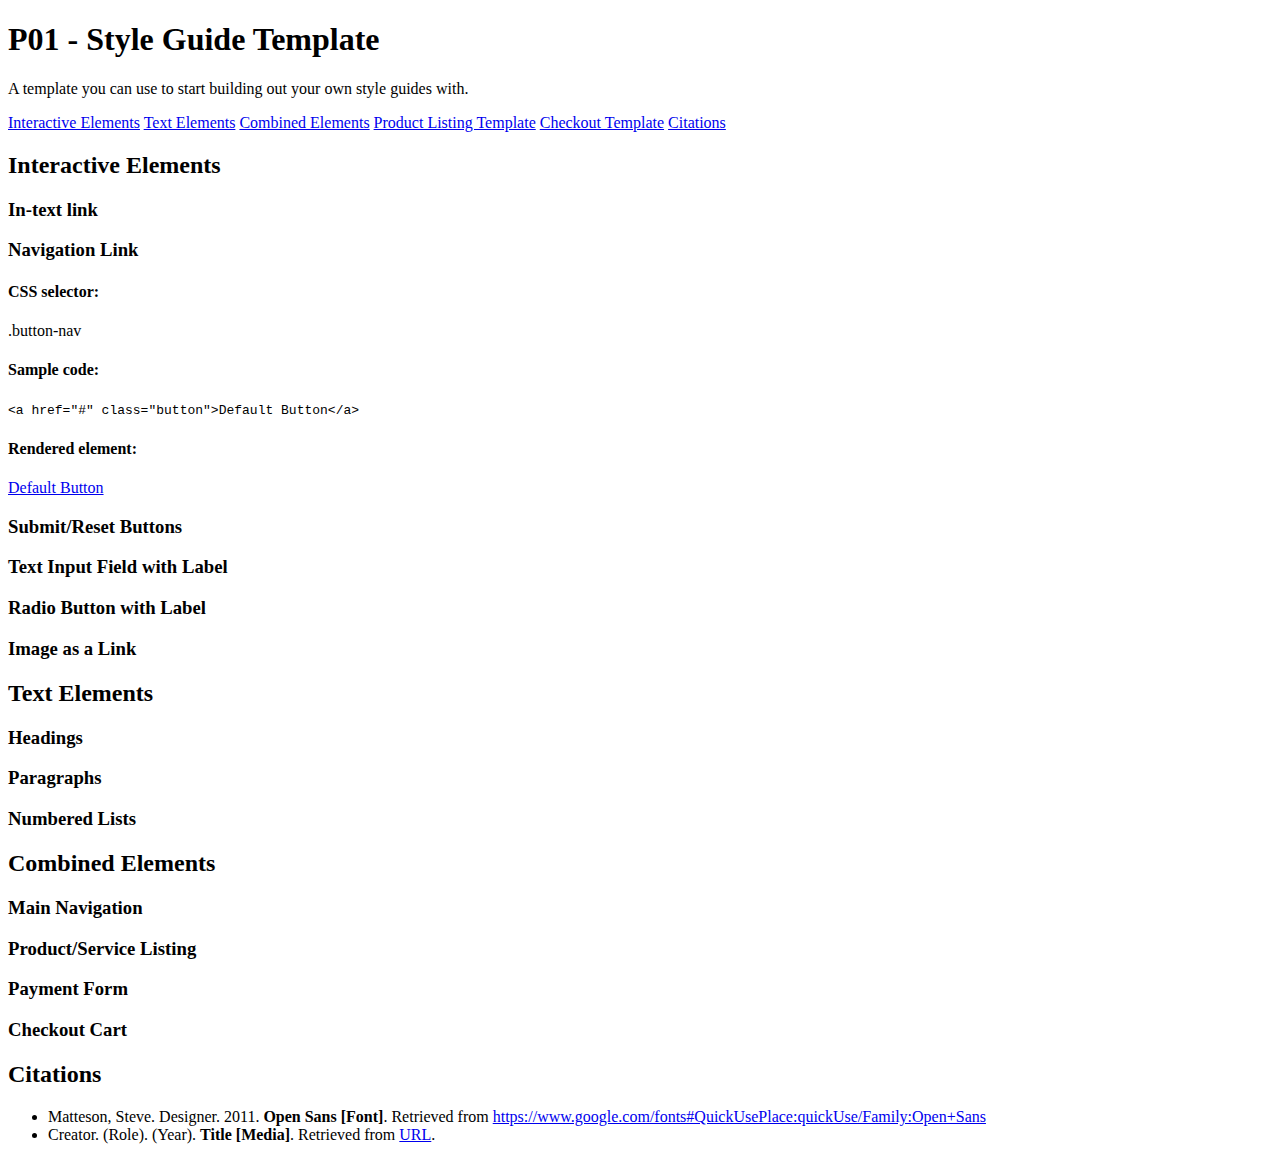
==== index.html @ c727cb6d "styleguide template" ====
<!DOCTYPE html>
<html>

  <head>

    <meta charset="utf-8">
    <title>P01 - Style Guide Template</title>

    <link href="css/main.css" rel="stylesheet">

  </head>

  <body>

    <header>
      <h1>P01 - Style Guide Template</h1>

      <p>A template you can use to start building out your own style guides with.</p>


      <nav>        
        <a href="#interactive_elements">Interactive Elements</a>
        <a href="#text_elements">Text Elements</a>
        <a href="#combined_elements">Combined Elements</a>
        <a href="product_listing.html">Product Listing Template</a>
        <a href="checkout.html">Checkout Template</a>
        <a href="#citations">Citations</a>
      </nav>



    <!-- INTERACTIVE ELEMENTS SECTION // -->
    <section id="interactive_elements">
      <h2>Interactive Elements</h2>


      <section class="element">
        <h3>In-text link</h3>
      </section>


      <!-- Default Button styling section -->
      <section class="element">

        <h3>Navigation Link</h3>

        <h4>CSS selector:</h4>
        <p>.button-nav</p>

        <h4>Sample code:</h4>
        <code>&lt;a href="#" class="button"&gt;Default Button&lt;/a&gt;</code>

        <h4>Rendered element:</h4>
        <a class="button-nav" href="#">Default Button</a>

      </section>


      <section class="element">
        <h3>Submit/Reset Buttons</h3>
      </section>


      <section class="element">
        <h3>Text Input Field with Label</h3>
      </section>


      <section class="element">
        <h3>Radio Button with Label</h3>
      </section>


      <section class="element">
        <h3>Image as a Link</h3>
      </section>


    </section>
    <!-- // INTERACTIVE ELEMENTS SECTION -->



    <!-- TEXT ELEMENTS SECTION // -->
    <section id="text_elements">
      <h2>Text Elements</h2>

      <section class="element">
        <h3>Headings</h3>
      </section>

      <section class="element">
        <h3>Paragraphs</h3>
      </section>

      <section class="element">
        <h3>Numbered Lists</h3>
      </section>

    </section>
    <!-- // TEXT ELEMENTS SECTION -->



    <!-- COMBINED ELEMENTS SECTION // -->
    <section id="combined_elements">
      <h2>Combined Elements</h2>

      <section class="element">
        <h3>Main Navigation</h3>
      </section>

      <section class="element">
        <h3>Product/Service Listing</h3>
      </section>

      <section class="element">
        <h3>Payment Form</h3>
      </section>

      <section class="element">
        <h3>Checkout Cart</h3>
      </section>

    </section>
    <!-- // COMBINED ELEMENTS SECTION -->



    <section id="citations">
      <h2>Citations</h2>

      <ul>
        <li>Matteson, Steve. Designer. 2011. <strong>Open Sans [Font]</strong>. Retrieved from <a href="https://www.google.com/fonts#QuickUsePlace:quickUse/Family:Open+Sans">https://www.google.com/fonts#QuickUsePlace:quickUse/Family:Open+Sans</a></li>
        <li>Creator. (Role). (Year). <strong>Title [Media]</strong>. Retrieved from <a href="#">URL</a>.</li>
      </ul>

    </section>



  </body>
</html>
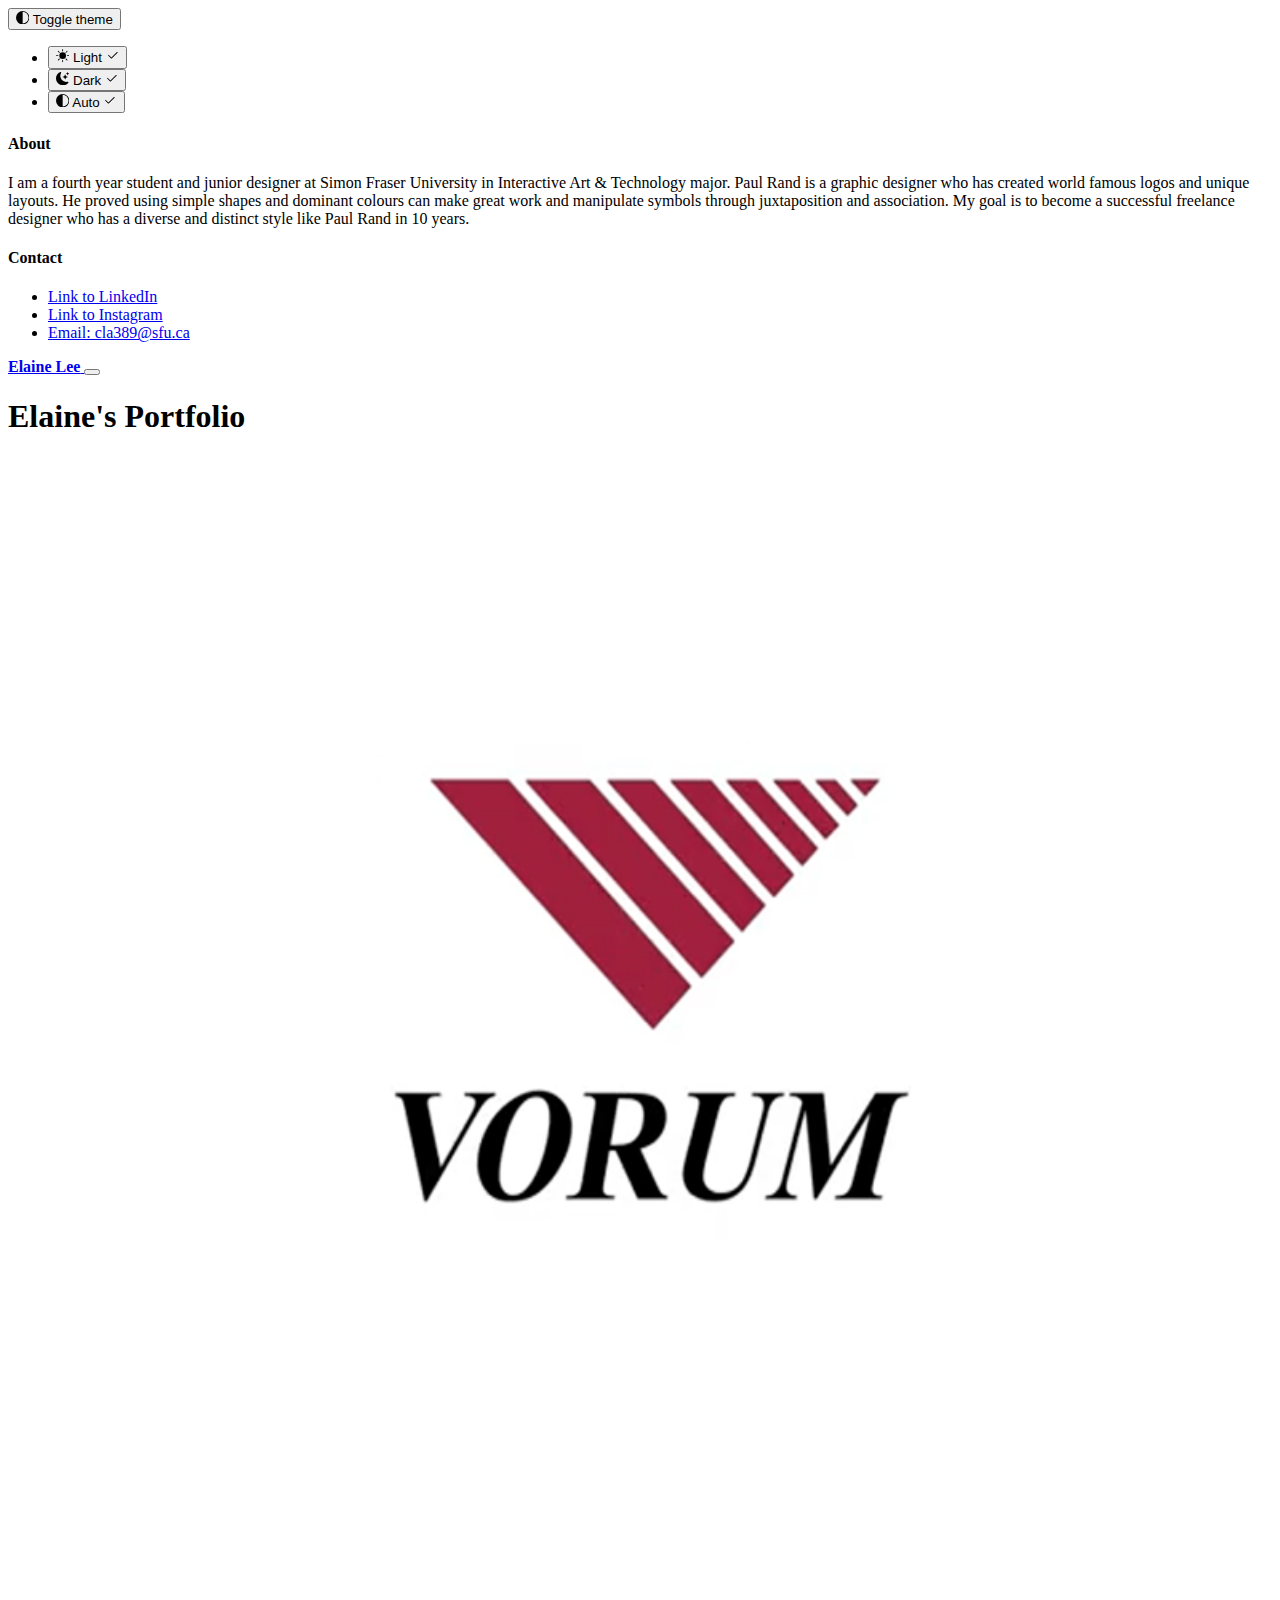
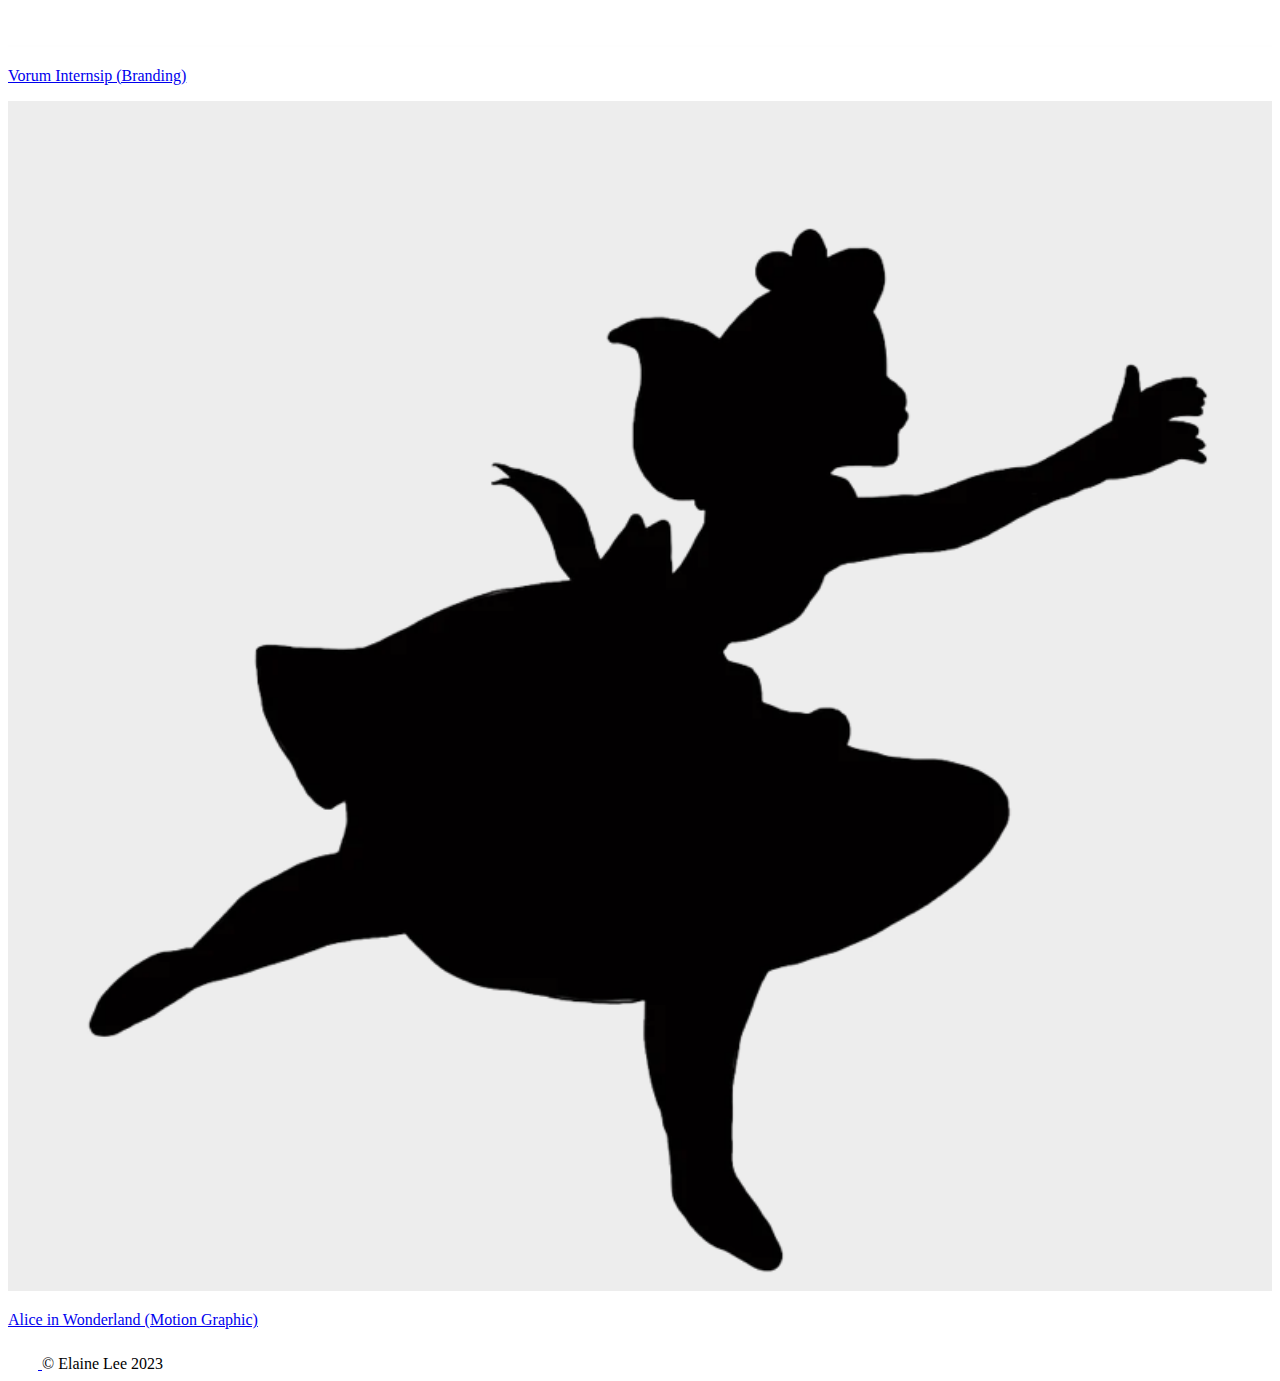
==== commit 35aaebac: "Portfolio alice and intern" ====
--- a/index.html
+++ b/index.html
@@ -1,143 +1,162 @@
-<!DOCTYPE html>
-<html>
+<!doctype html>
+<html lang="en">
+  <head>
+    <meta charset="utf-8">
+    <meta name="viewport" content="width=device-width, initial-scale=1">
+    <title>P03 Portfolio</title>
+    <link href="https://cdn.jsdelivr.net/npm/bootstrap@5.3.0-alpha3/dist/css/bootstrap.min.css" rel="stylesheet" integrity="sha384-KK94CHFLLe+nY2dmCWGMq91rCGa5gtU4mk92HdvYe+M/SXH301p5ILy+dN9+nJOZ" crossorigin="anonymous">
+  </head>
+  <body>
+    <script src="https://cdn.jsdelivr.net/npm/bootstrap@5.3.0-alpha3/dist/js/bootstrap.bundle.min.js" integrity="sha384-ENjdO4Dr2bkBIFxQpeoTz1HIcje39Wm4jDKdf19U8gI4ddQ3GYNS7NTKfAdVQSZe" crossorigin="anonymous"></script>
 
-  <head>
-
-    <meta charset="utf-8">
-    <title>P01 - Style Guide Template</title>
-
-    <link href="css/main.css" rel="stylesheet">
-
-  </head>
-
-  <body>
-
-    <header>
-      <h1>P01 - Style Guide Template</h1>
-
-      <p>A template you can use to start building out your own style guides with.</p>
+    <link href="../assets/dist/css/bootstrap.min.css" rel="stylesheet">
 
 
-      <nav>        
-        <a href="#interactive_elements">Interactive Elements</a>
-        <a href="#text_elements">Text Elements</a>
-        <a href="#combined_elements">Combined Elements</a>
-        <a href="product_listing.html">Product Listing Template</a>
-        <a href="checkout.html">Checkout Template</a>
-        <a href="#citations">Citations</a>
-      </nav>
+    <svg xmlns="http://www.w3.org/2000/svg" style="display: none;">
+      <symbol id="check2" viewBox="0 0 16 16">
+        <path d="M13.854 3.646a.5.5 0 0 1 0 .708l-7 7a.5.5 0 0 1-.708 0l-3.5-3.5a.5.5 0 1 1 .708-.708L6.5 10.293l6.646-6.647a.5.5 0 0 1 .708 0z"/>
+      </symbol>
+      <symbol id="circle-half" viewBox="0 0 16 16">
+        <path d="M8 15A7 7 0 1 0 8 1v14zm0 1A8 8 0 1 1 8 0a8 8 0 0 1 0 16z"/>
+      </symbol>
+      <symbol id="moon-stars-fill" viewBox="0 0 16 16">
+        <path d="M6 .278a.768.768 0 0 1 .08.858 7.208 7.208 0 0 0-.878 3.46c0 4.021 3.278 7.277 7.318 7.277.527 0 1.04-.055 1.533-.16a.787.787 0 0 1 .81.316.733.733 0 0 1-.031.893A8.349 8.349 0 0 1 8.344 16C3.734 16 0 12.286 0 7.71 0 4.266 2.114 1.312 5.124.06A.752.752 0 0 1 6 .278z"/>
+        <path d="M10.794 3.148a.217.217 0 0 1 .412 0l.387 1.162c.173.518.579.924 1.097 1.097l1.162.387a.217.217 0 0 1 0 .412l-1.162.387a1.734 1.734 0 0 0-1.097 1.097l-.387 1.162a.217.217 0 0 1-.412 0l-.387-1.162A1.734 1.734 0 0 0 9.31 6.593l-1.162-.387a.217.217 0 0 1 0-.412l1.162-.387a1.734 1.734 0 0 0 1.097-1.097l.387-1.162zM13.863.099a.145.145 0 0 1 .274 0l.258.774c.115.346.386.617.732.732l.774.258a.145.145 0 0 1 0 .274l-.774.258a1.156 1.156 0 0 0-.732.732l-.258.774a.145.145 0 0 1-.274 0l-.258-.774a1.156 1.156 0 0 0-.732-.732l-.774-.258a.145.145 0 0 1 0-.274l.774-.258c.346-.115.617-.386.732-.732L13.863.1z"/>
+      </symbol>
+      <symbol id="sun-fill" viewBox="0 0 16 16">
+        <path d="M8 12a4 4 0 1 0 0-8 4 4 0 0 0 0 8zM8 0a.5.5 0 0 1 .5.5v2a.5.5 0 0 1-1 0v-2A.5.5 0 0 1 8 0zm0 13a.5.5 0 0 1 .5.5v2a.5.5 0 0 1-1 0v-2A.5.5 0 0 1 8 13zm8-5a.5.5 0 0 1-.5.5h-2a.5.5 0 0 1 0-1h2a.5.5 0 0 1 .5.5zM3 8a.5.5 0 0 1-.5.5h-2a.5.5 0 0 1 0-1h2A.5.5 0 0 1 3 8zm10.657-5.657a.5.5 0 0 1 0 .707l-1.414 1.415a.5.5 0 1 1-.707-.708l1.414-1.414a.5.5 0 0 1 .707 0zm-9.193 9.193a.5.5 0 0 1 0 .707L3.05 13.657a.5.5 0 0 1-.707-.707l1.414-1.414a.5.5 0 0 1 .707 0zm9.193 2.121a.5.5 0 0 1-.707 0l-1.414-1.414a.5.5 0 0 1 .707-.707l1.414 1.414a.5.5 0 0 1 0 .707zM4.464 4.465a.5.5 0 0 1-.707 0L2.343 3.05a.5.5 0 1 1 .707-.707l1.414 1.414a.5.5 0 0 1 0 .708z"/>
+      </symbol>
+    </svg>
+
+    <div class="dropdown position-fixed bottom-0 end-0 mb-3 me-3 bd-mode-toggle">
+      <button class="btn btn-bd-primary py-2 dropdown-toggle d-flex align-items-center"
+              id="bd-theme"
+              type="button"
+              aria-expanded="false"
+              data-bs-toggle="dropdown"
+              aria-label="Toggle theme (auto)">
+        <svg class="bi my-1 theme-icon-active" width="1em" height="1em"><use href="#circle-half"></use></svg>
+        <span class="visually-hidden" id="bd-theme-text">Toggle theme</span>
+      </button>
+      <ul class="dropdown-menu dropdown-menu-end shadow" aria-labelledby="bd-theme-text">
+        <li>
+          <button type="button" class="dropdown-item d-flex align-items-center" data-bs-theme-value="light" aria-pressed="false">
+            <svg class="bi me-2 opacity-50 theme-icon" width="1em" height="1em"><use href="#sun-fill"></use></svg>
+            Light
+            <svg class="bi ms-auto d-none" width="1em" height="1em"><use href="#check2"></use></svg>
+          </button>
+        </li>
+        <li>
+          <button type="button" class="dropdown-item d-flex align-items-center" data-bs-theme-value="dark" aria-pressed="false">
+            <svg class="bi me-2 opacity-50 theme-icon" width="1em" height="1em"><use href="#moon-stars-fill"></use></svg>
+            Dark
+            <svg class="bi ms-auto d-none" width="1em" height="1em"><use href="#check2"></use></svg>
+          </button>
+        </li>
+        <li>
+          <button type="button" class="dropdown-item d-flex align-items-center active" data-bs-theme-value="auto" aria-pressed="true">
+            <svg class="bi me-2 opacity-50 theme-icon" width="1em" height="1em"><use href="#circle-half"></use></svg>
+            Auto
+            <svg class="bi ms-auto d-none" width="1em" height="1em"><use href="#check2"></use></svg>
+          </button>
+        </li>
+      </ul>
+    </div>
+
+    
+<header data-bs-theme="dark">
+  <div class="collapse text-bg-dark" id="navbarHeader">
+    <div class="container">
+      <div class="row">
+        <div class="col-sm-8 col-md-7 py-4">
+          <h4>About</h4>
+          <p class="text-body-secondary">I am a fourth year student and junior designer at Simon Fraser University in 
+            Interactive Art & Technology major. Paul Rand is a graphic designer who has
+            created world famous logos and unique layouts. He proved using simple shapes
+            and dominant colours can make great work and manipulate symbols through 
+            juxtaposition and association. My goal is to become a successful freelance 
+            designer who has a diverse and distinct style like Paul Rand in 10 years.</p>
+        </div>
+        <div class="col-sm-4 offset-md-1 py-4">
+          <h4>Contact</h4>
+          <ul class="listing">
+            <li><a href="https://www.linkedin.com/in/elaine-lee-4b7743236" class="text-white">Link to LinkedIn</a></li>
+            <li><a href="https://www.instagram.com/che_aine00/" class="text-white">Link to Instagram</a></li>
+            <li><a href="#" class="text-white">Email: cla389@sfu.ca</a></li>
+          </ul>
+        </div>
+      </div>
+    </div>
+  </div>
+  <div class="navbar navbar-dark bg-dark shadow-sm">
+    <div class="container">
+      <a href="#" class="navbar-brand d-flex align-items-center">
+        <strong>Elaine Lee</strong>
+      </a>
+      <button class="navbar-toggler" type="button" data-bs-toggle="collapse" data-bs-target="#navbarHeader" aria-controls="navbarHeader" aria-expanded="false" aria-label="Toggle navigation">
+        <span class="navbar-toggler-icon"></span>
+      </button>
+    </div>
+  </div>
+</header>
+
+<main>
+
+  <section class="py-5 text-center container">
+    <div class="row py-lg-5">
+      <div class="col-lg-6 col-md-8 mx-auto">
+        <h1 class="fw-light">Elaine's Portfolio</h1>
+      </div>
+    </div>
+  </section>
+
+  <div class="album py-5 bg-body-tertiary">
+    <div class="container">
+
+      <div class="row row-cols-1 row-cols-sm-2">
+
+        <a href="intern.html" div class="col">
+          <div class="card shadow-sm">
+            <img src="img/7.png" width="100%" height="100%" xmlns="http://www.w3.org/2000/svg" role="img" aria-label="Placeholder: Thumbnail" preserveAspectRatio="xMidYMid slice" focusable="false"><title>Placeholder</title><rect width="100%" height="100%" fill="#55595c"/><text x="50%" y="50%" fill="#eceeef" dy=".3em"></text></svg>
+            <div class="card-body">
+              <p class="card-text">Vorum Internsip (Branding)</p>
+              <div class="d-flex justify-content-between align-items-center">
+              </div>
+            </div>
+          </div>
+ 
+        
+        <a href="alice.html" div class="col">
+          <div class="card shadow-sm">
+            <img src="img/5.png" width="100%" height="50%" xmlns="http://www.w3.org/2000/svg" role="img" aria-label="Placeholder: Thumbnail" preserveAspectRatio="xMidYMid slice" focusable="false"><title>Placeholder</title><rect width="100%" height="100%" fill="#55595c"/><text x="50%" y="50%" fill="#eceeef" dy=".3em"></text></svg>
+            <div class="card-body">
+              <p class="card-text">Alice in Wonderland (Motion Graphic)</p>
+              <div class="d-flex justify-content-between align-items-center">
+              </div>
+            </div>
+          </div>
+        </div>
+      </div>
+    </div>
+  </div>
+
+</main>
+
+<div class="container">
+  <footer class="d-flex flex-wrap justify-content-between align-items-center py-3 my-4 border-top">
+    <div class="col-md-4 d-flex align-items-center">
+      <a href="/" class="mb-3 me-2 mb-md-0 text-body-secondary text-decoration-none lh-1">
+        <svg class="bi" width="30" height="24"><use xlink:href="#bootstrap"/></svg>
+      </a>
+      <span class="mb-3 mb-md-0 text-body-secondary">&copy; Elaine Lee 2023</span>
+    </div>
+
+  </footer>
+</div>
 
 
+    <script src="../assets/dist/js/bootstrap.bundle.min.js"></script>
 
-    <!-- INTERACTIVE ELEMENTS SECTION // -->
-    <section id="interactive_elements">
-      <h2>Interactive Elements</h2>
-
-
-      <section class="element">
-        <h3>In-text link</h3>
-      </section>
-
-
-      <!-- Default Button styling section -->
-      <section class="element">
-
-        <h3>Navigation Link</h3>
-
-        <h4>CSS selector:</h4>
-        <p>.button-nav</p>
-
-        <h4>Sample code:</h4>
-        <code>&lt;a href="#" class="button"&gt;Default Button&lt;/a&gt;</code>
-
-        <h4>Rendered element:</h4>
-        <a class="button-nav" href="#">Default Button</a>
-
-      </section>
-
-
-      <section class="element">
-        <h3>Submit/Reset Buttons</h3>
-      </section>
-
-
-      <section class="element">
-        <h3>Text Input Field with Label</h3>
-      </section>
-
-
-      <section class="element">
-        <h3>Radio Button with Label</h3>
-      </section>
-
-
-      <section class="element">
-        <h3>Image as a Link</h3>
-      </section>
-
-
-    </section>
-    <!-- // INTERACTIVE ELEMENTS SECTION -->
-
-
-
-    <!-- TEXT ELEMENTS SECTION // -->
-    <section id="text_elements">
-      <h2>Text Elements</h2>
-
-      <section class="element">
-        <h3>Headings</h3>
-      </section>
-
-      <section class="element">
-        <h3>Paragraphs</h3>
-      </section>
-
-      <section class="element">
-        <h3>Numbered Lists</h3>
-      </section>
-
-    </section>
-    <!-- // TEXT ELEMENTS SECTION -->
-
-
-
-    <!-- COMBINED ELEMENTS SECTION // -->
-    <section id="combined_elements">
-      <h2>Combined Elements</h2>
-
-      <section class="element">
-        <h3>Main Navigation</h3>
-      </section>
-
-      <section class="element">
-        <h3>Product/Service Listing</h3>
-      </section>
-
-      <section class="element">
-        <h3>Payment Form</h3>
-      </section>
-
-      <section class="element">
-        <h3>Checkout Cart</h3>
-      </section>
-
-    </section>
-    <!-- // COMBINED ELEMENTS SECTION -->
-
-
-
-    <section id="citations">
-      <h2>Citations</h2>
-
-      <ul>
-        <li>Matteson, Steve. Designer. 2011. <strong>Open Sans [Font]</strong>. Retrieved from <a href="https://www.google.com/fonts#QuickUsePlace:quickUse/Family:Open+Sans">https://www.google.com/fonts#QuickUsePlace:quickUse/Family:Open+Sans</a></li>
-        <li>Creator. (Role). (Year). <strong>Title [Media]</strong>. Retrieved from <a href="#">URL</a>.</li>
-      </ul>
-
-    </section>
-
-
-
+      
   </body>
-</html>
+</html>